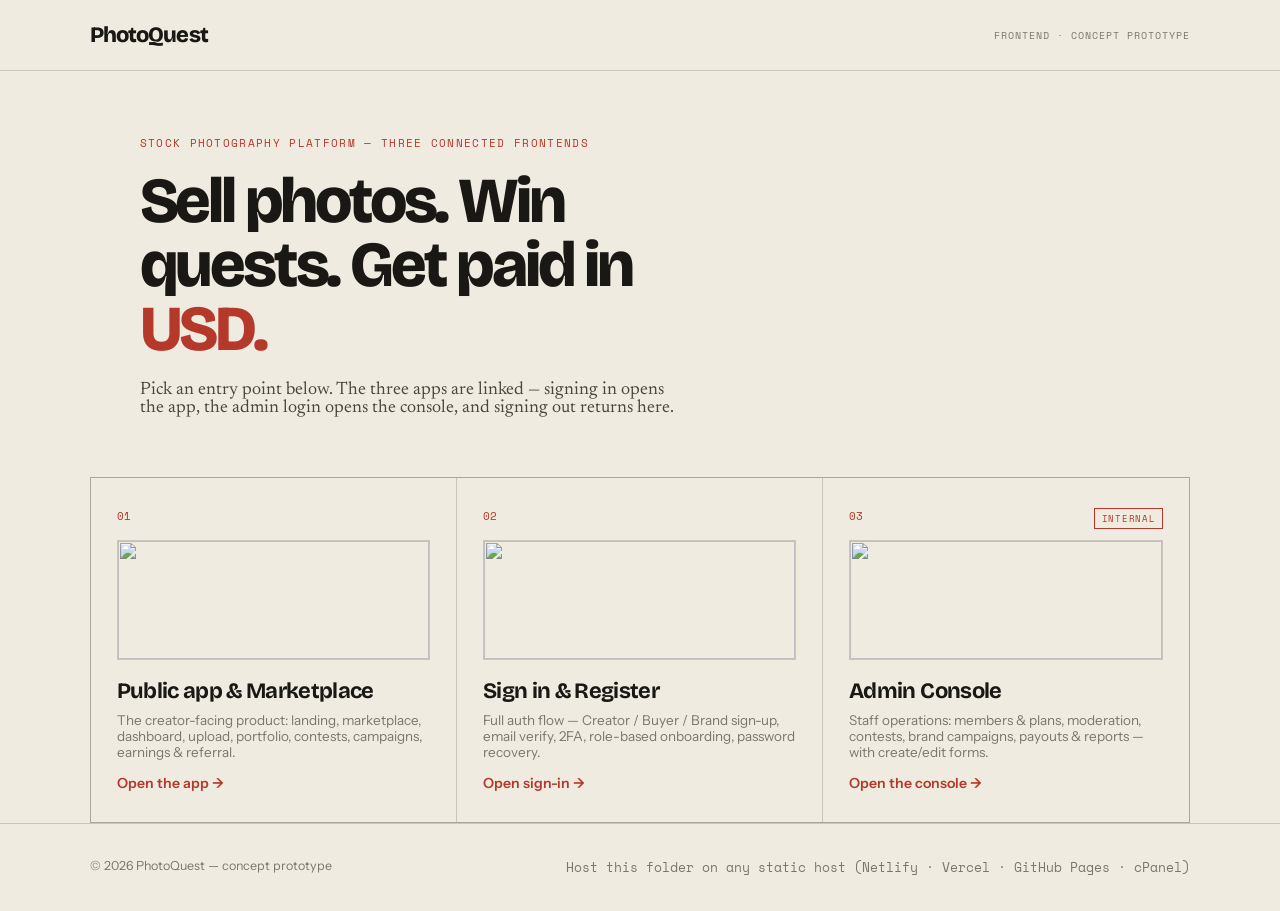
==== index.html @ 0a508324 "first commit" ====
<!DOCTYPE html>
<html lang="en">
<head>
<meta charset="UTF-8">
<meta name="viewport" content="width=device-width, initial-scale=1.0">
<title>PhotoQuest — Frontend</title>
<link rel="preconnect" href="https://fonts.googleapis.com">
<link rel="preconnect" href="https://fonts.gstatic.com" crossorigin>
<link href="https://fonts.googleapis.com/css2?family=Bricolage+Grotesque:opsz,wght@12..96,500;12..96,700;12..96,800&family=Instrument+Sans:wght@400;500;600&family=Newsreader:ital,opsz,wght@0,6..72,400;1,6..72,500&family=Space+Mono:wght@400;700&display=swap" rel="stylesheet">
<style>
:root{--bg:#EFEBE1;--paper:#F7F4EC;--ink:#1A1814;--ink2:#4B463D;--muted:#7C766A;--faint:#A39C8D;--rule:rgba(26,24,20,.18);--rule2:rgba(26,24,20,.32);--red:#B5392A;--on:#F7F4EC;
--display:'Bricolage Grotesque',sans-serif;--body:'Instrument Sans',sans-serif;--serif:'Newsreader',serif;--mono:'Space Mono',monospace}
@media(prefers-color-scheme:dark){:root{--bg:#161512;--paper:#1E1C18;--ink:#ECE7DA;--ink2:#BCB5A6;--muted:#8A8475;--faint:#5C574B;--rule:rgba(236,231,218,.16);--rule2:rgba(236,231,218,.3);--red:#E0584A;--on:#161512}}
*{margin:0;padding:0;box-sizing:border-box}
body{font-family:var(--body);background:var(--bg);color:var(--ink);-webkit-font-smoothing:antialiased;min-height:100vh;display:flex;flex-direction:column}
a{color:inherit;text-decoration:none}
.top{display:flex;align-items:center;justify-content:space-between;padding:22px 7%;border-bottom:1px solid var(--rule)}
.wm{font-family:var(--display);font-weight:800;font-size:22px;letter-spacing:-.04em}
.top .tag{font-family:var(--mono);font-size:10px;letter-spacing:.1em;text-transform:uppercase;color:var(--muted)}
.hero{padding:64px 7% 30px;max-width:1180px;margin:0 auto;width:100%}
.kick{font-family:var(--mono);font-size:11px;letter-spacing:.12em;text-transform:uppercase;color:var(--red);margin-bottom:18px}
.hero h1{font-family:var(--display);font-weight:800;font-size:clamp(34px,5.4vw,64px);letter-spacing:-.05em;line-height:1.0;max-width:14ch}
.hero h1 .r{color:var(--red)}
.hero p{font-family:var(--serif);font-size:18px;color:var(--ink2);margin-top:20px;max-width:540px}
.grid{display:grid;grid-template-columns:repeat(3,1fr);gap:0;border:1px solid var(--rule2);max-width:1180px;margin:30px auto 0;width:calc(100% - 14%)}
.cardlink{display:flex;flex-direction:column;padding:30px 26px;border-right:1px solid var(--rule);transition:.18s;min-height:300px;position:relative}
.cardlink:last-child{border-right:none}
.cardlink:hover{background:var(--paper)}
.cardlink .no{font-family:var(--mono);font-size:11px;color:var(--red)}
.cardlink .thumb{height:120px;margin:16px 0 18px;overflow:hidden;border:1px solid var(--rule)}
.cardlink .thumb img{width:100%;height:100%;object-fit:cover;filter:grayscale(.2);transition:.4s}
.cardlink:hover .thumb img{transform:scale(1.05)}
.cardlink h2{font-family:var(--display);font-size:22px;font-weight:700;letter-spacing:-.03em}
.cardlink p{color:var(--muted);font-size:13.5px;margin-top:8px;flex:1}
.cardlink .go{font-weight:600;color:var(--red);font-size:14px;margin-top:14px}
.cardlink .badge{position:absolute;top:30px;right:26px;font-family:var(--mono);font-size:9px;letter-spacing:.08em;text-transform:uppercase;border:1px solid var(--red);color:var(--red);padding:3px 7px}
.foot{margin-top:auto;padding:34px 7%;border-top:1px solid var(--rule);display:flex;justify-content:space-between;flex-wrap:wrap;gap:14px;color:var(--muted);font-size:12.5px}
.foot .mono{font-family:var(--mono)}
@media(max-width:880px){.grid{grid-template-columns:1fr;width:calc(100% - 14%)}.cardlink{border-right:none;border-bottom:1px solid var(--rule);min-height:auto}.cardlink:last-child{border-bottom:none}}
</style>
</head>
<body>
  <header class="top"><span class="wm">PhotoQuest</span><span class="tag">Frontend · concept prototype</span></header>

  <section class="hero">
    <div class="kick">Stock photography platform — three connected frontends</div>
    <h1>Sell photos. Win quests. Get paid in <span class="r">USD.</span></h1>
    <p>Pick an entry point below. The three apps are linked — signing in opens the app, the admin login opens the console, and signing out returns here.</p>
  </section>

  <nav class="grid">
    <a class="cardlink" href="app/">
      <span class="no">01</span>
      <div class="thumb"><img src="https://picsum.photos/seed/pqportal1/600/360" alt=""></div>
      <h2>Public app &amp; Marketplace</h2>
      <p>The creator-facing product: landing, marketplace, dashboard, upload, portfolio, contests, campaigns, earnings &amp; referral.</p>
      <span class="go">Open the app →</span>
    </a>
    <a class="cardlink" href="auth/">
      <span class="no">02</span>
      <div class="thumb"><img src="https://picsum.photos/seed/pqportal2/600/360" alt=""></div>
      <h2>Sign in &amp; Register</h2>
      <p>Full auth flow — Creator / Buyer / Brand sign-up, email verify, 2FA, role-based onboarding, password recovery.</p>
      <span class="go">Open sign-in →</span>
    </a>
    <a class="cardlink" href="admin/">
      <span class="badge">Internal</span>
      <span class="no">03</span>
      <div class="thumb"><img src="https://picsum.photos/seed/pqportal3/600/360" alt=""></div>
      <h2>Admin Console</h2>
      <p>Staff operations: members &amp; plans, moderation, contests, brand campaigns, payouts &amp; reports — with create/edit forms.</p>
      <span class="go">Open the console →</span>
    </a>
  </nav>

  <footer class="foot">
    <span>© 2026 PhotoQuest — concept prototype</span>
    <span class="mono">Host this folder on any static host (Netlify · Vercel · GitHub Pages · cPanel)</span>
  </footer>
</body>
</html>
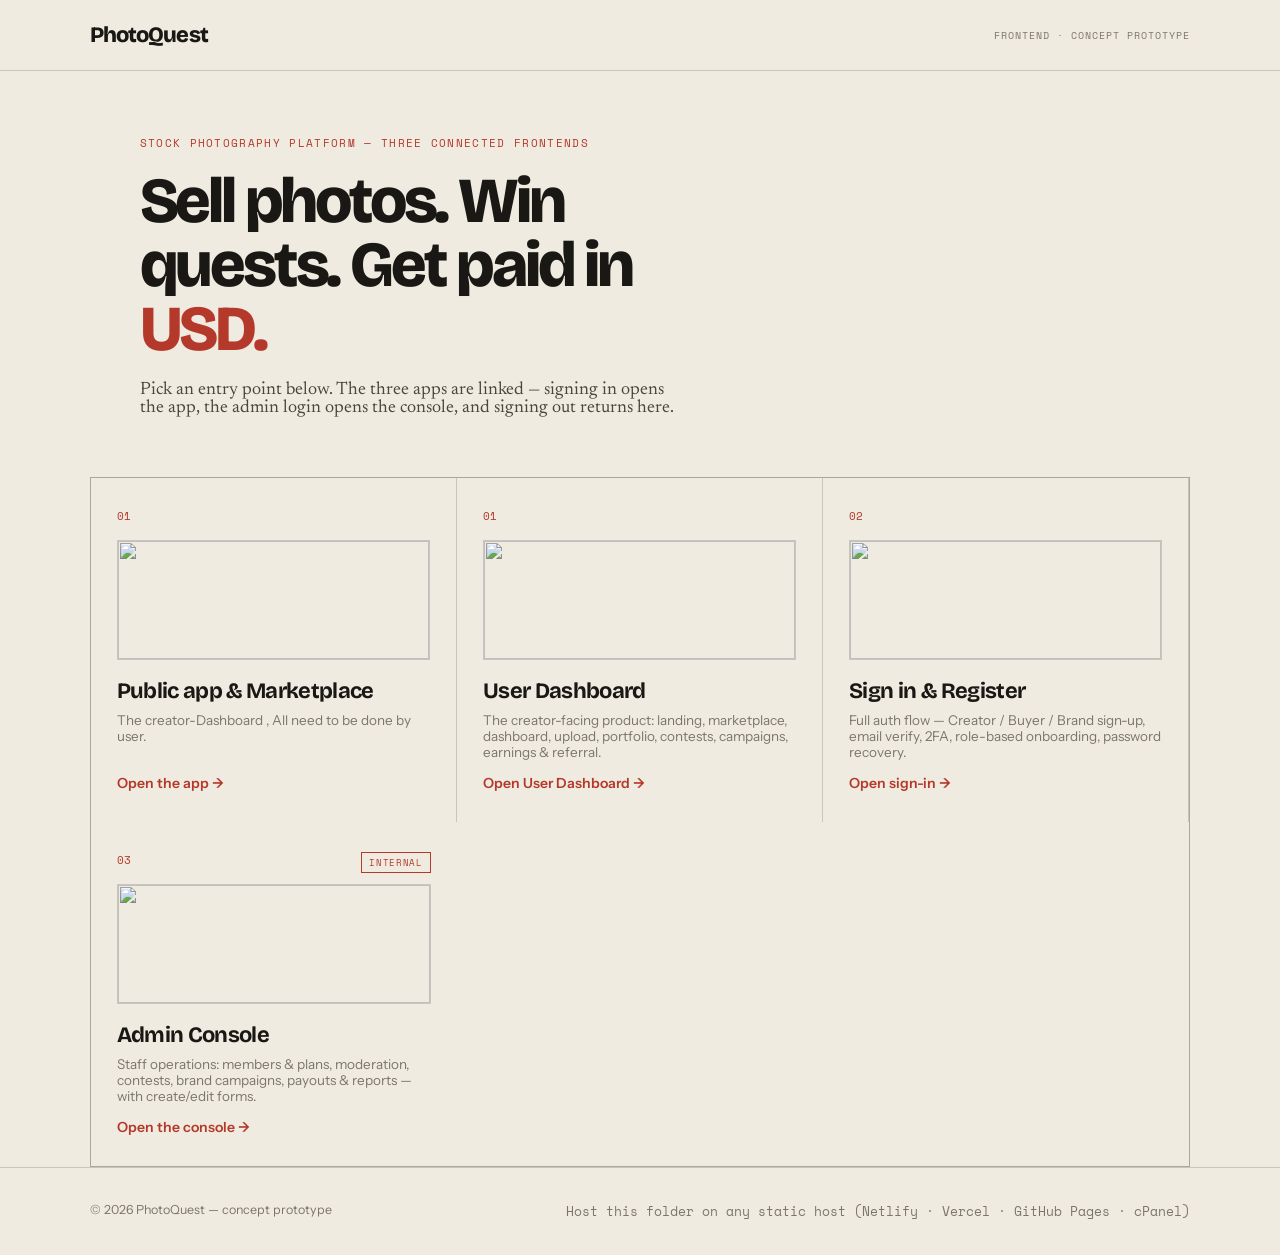
==== commit 8ef33b19: "Reformat and expand index.html with full app prototype Co-Authored-By: Claude Sonnet 4.6 <noreply@an" ====
--- a/index.html
+++ b/index.html
@@ -1,81 +1,294 @@
-<!DOCTYPE html>
+<!doctype html>
 <html lang="en">
-<head>
-<meta charset="UTF-8">
-<meta name="viewport" content="width=device-width, initial-scale=1.0">
-<title>PhotoQuest — Frontend</title>
-<link rel="preconnect" href="https://fonts.googleapis.com">
-<link rel="preconnect" href="https://fonts.gstatic.com" crossorigin>
-<link href="https://fonts.googleapis.com/css2?family=Bricolage+Grotesque:opsz,wght@12..96,500;12..96,700;12..96,800&family=Instrument+Sans:wght@400;500;600&family=Newsreader:ital,opsz,wght@0,6..72,400;1,6..72,500&family=Space+Mono:wght@400;700&display=swap" rel="stylesheet">
-<style>
-:root{--bg:#EFEBE1;--paper:#F7F4EC;--ink:#1A1814;--ink2:#4B463D;--muted:#7C766A;--faint:#A39C8D;--rule:rgba(26,24,20,.18);--rule2:rgba(26,24,20,.32);--red:#B5392A;--on:#F7F4EC;
---display:'Bricolage Grotesque',sans-serif;--body:'Instrument Sans',sans-serif;--serif:'Newsreader',serif;--mono:'Space Mono',monospace}
-@media(prefers-color-scheme:dark){:root{--bg:#161512;--paper:#1E1C18;--ink:#ECE7DA;--ink2:#BCB5A6;--muted:#8A8475;--faint:#5C574B;--rule:rgba(236,231,218,.16);--rule2:rgba(236,231,218,.3);--red:#E0584A;--on:#161512}}
-*{margin:0;padding:0;box-sizing:border-box}
-body{font-family:var(--body);background:var(--bg);color:var(--ink);-webkit-font-smoothing:antialiased;min-height:100vh;display:flex;flex-direction:column}
-a{color:inherit;text-decoration:none}
-.top{display:flex;align-items:center;justify-content:space-between;padding:22px 7%;border-bottom:1px solid var(--rule)}
-.wm{font-family:var(--display);font-weight:800;font-size:22px;letter-spacing:-.04em}
-.top .tag{font-family:var(--mono);font-size:10px;letter-spacing:.1em;text-transform:uppercase;color:var(--muted)}
-.hero{padding:64px 7% 30px;max-width:1180px;margin:0 auto;width:100%}
-.kick{font-family:var(--mono);font-size:11px;letter-spacing:.12em;text-transform:uppercase;color:var(--red);margin-bottom:18px}
-.hero h1{font-family:var(--display);font-weight:800;font-size:clamp(34px,5.4vw,64px);letter-spacing:-.05em;line-height:1.0;max-width:14ch}
-.hero h1 .r{color:var(--red)}
-.hero p{font-family:var(--serif);font-size:18px;color:var(--ink2);margin-top:20px;max-width:540px}
-.grid{display:grid;grid-template-columns:repeat(3,1fr);gap:0;border:1px solid var(--rule2);max-width:1180px;margin:30px auto 0;width:calc(100% - 14%)}
-.cardlink{display:flex;flex-direction:column;padding:30px 26px;border-right:1px solid var(--rule);transition:.18s;min-height:300px;position:relative}
-.cardlink:last-child{border-right:none}
-.cardlink:hover{background:var(--paper)}
-.cardlink .no{font-family:var(--mono);font-size:11px;color:var(--red)}
-.cardlink .thumb{height:120px;margin:16px 0 18px;overflow:hidden;border:1px solid var(--rule)}
-.cardlink .thumb img{width:100%;height:100%;object-fit:cover;filter:grayscale(.2);transition:.4s}
-.cardlink:hover .thumb img{transform:scale(1.05)}
-.cardlink h2{font-family:var(--display);font-size:22px;font-weight:700;letter-spacing:-.03em}
-.cardlink p{color:var(--muted);font-size:13.5px;margin-top:8px;flex:1}
-.cardlink .go{font-weight:600;color:var(--red);font-size:14px;margin-top:14px}
-.cardlink .badge{position:absolute;top:30px;right:26px;font-family:var(--mono);font-size:9px;letter-spacing:.08em;text-transform:uppercase;border:1px solid var(--red);color:var(--red);padding:3px 7px}
-.foot{margin-top:auto;padding:34px 7%;border-top:1px solid var(--rule);display:flex;justify-content:space-between;flex-wrap:wrap;gap:14px;color:var(--muted);font-size:12.5px}
-.foot .mono{font-family:var(--mono)}
-@media(max-width:880px){.grid{grid-template-columns:1fr;width:calc(100% - 14%)}.cardlink{border-right:none;border-bottom:1px solid var(--rule);min-height:auto}.cardlink:last-child{border-bottom:none}}
-</style>
-</head>
-<body>
-  <header class="top"><span class="wm">PhotoQuest</span><span class="tag">Frontend · concept prototype</span></header>
+  <head>
+    <meta charset="UTF-8" />
+    <meta name="viewport" content="width=device-width, initial-scale=1.0" />
+    <title>PhotoQuest — Frontend</title>
+    <link rel="preconnect" href="https://fonts.googleapis.com" />
+    <link rel="preconnect" href="https://fonts.gstatic.com" crossorigin />
+    <link
+      href="https://fonts.googleapis.com/css2?family=Bricolage+Grotesque:opsz,wght@12..96,500;12..96,700;12..96,800&family=Instrument+Sans:wght@400;500;600&family=Newsreader:ital,opsz,wght@0,6..72,400;1,6..72,500&family=Space+Mono:wght@400;700&display=swap"
+      rel="stylesheet"
+    />
+    <style>
+      :root {
+        --bg: #efebe1;
+        --paper: #f7f4ec;
+        --ink: #1a1814;
+        --ink2: #4b463d;
+        --muted: #7c766a;
+        --faint: #a39c8d;
+        --rule: rgba(26, 24, 20, 0.18);
+        --rule2: rgba(26, 24, 20, 0.32);
+        --red: #b5392a;
+        --on: #f7f4ec;
+        --display: "Bricolage Grotesque", sans-serif;
+        --body: "Instrument Sans", sans-serif;
+        --serif: "Newsreader", serif;
+        --mono: "Space Mono", monospace;
+      }
+      @media (prefers-color-scheme: dark) {
+        :root {
+          --bg: #161512;
+          --paper: #1e1c18;
+          --ink: #ece7da;
+          --ink2: #bcb5a6;
+          --muted: #8a8475;
+          --faint: #5c574b;
+          --rule: rgba(236, 231, 218, 0.16);
+          --rule2: rgba(236, 231, 218, 0.3);
+          --red: #e0584a;
+          --on: #161512;
+        }
+      }
+      * {
+        margin: 0;
+        padding: 0;
+        box-sizing: border-box;
+      }
+      body {
+        font-family: var(--body);
+        background: var(--bg);
+        color: var(--ink);
+        -webkit-font-smoothing: antialiased;
+        min-height: 100vh;
+        display: flex;
+        flex-direction: column;
+      }
+      a {
+        color: inherit;
+        text-decoration: none;
+      }
+      .top {
+        display: flex;
+        align-items: center;
+        justify-content: space-between;
+        padding: 22px 7%;
+        border-bottom: 1px solid var(--rule);
+      }
+      .wm {
+        font-family: var(--display);
+        font-weight: 800;
+        font-size: 22px;
+        letter-spacing: -0.04em;
+      }
+      .top .tag {
+        font-family: var(--mono);
+        font-size: 10px;
+        letter-spacing: 0.1em;
+        text-transform: uppercase;
+        color: var(--muted);
+      }
+      .hero {
+        padding: 64px 7% 30px;
+        max-width: 1180px;
+        margin: 0 auto;
+        width: 100%;
+      }
+      .kick {
+        font-family: var(--mono);
+        font-size: 11px;
+        letter-spacing: 0.12em;
+        text-transform: uppercase;
+        color: var(--red);
+        margin-bottom: 18px;
+      }
+      .hero h1 {
+        font-family: var(--display);
+        font-weight: 800;
+        font-size: clamp(34px, 5.4vw, 64px);
+        letter-spacing: -0.05em;
+        line-height: 1;
+        max-width: 14ch;
+      }
+      .hero h1 .r {
+        color: var(--red);
+      }
+      .hero p {
+        font-family: var(--serif);
+        font-size: 18px;
+        color: var(--ink2);
+        margin-top: 20px;
+        max-width: 540px;
+      }
+      .grid {
+        display: grid;
+        grid-template-columns: repeat(3, 1fr);
+        gap: 0;
+        border: 1px solid var(--rule2);
+        max-width: 1180px;
+        margin: 30px auto 0;
+        width: calc(100% - 14%);
+      }
+      .cardlink {
+        display: flex;
+        flex-direction: column;
+        padding: 30px 26px;
+        border-right: 1px solid var(--rule);
+        transition: 0.18s;
+        min-height: 300px;
+        position: relative;
+      }
+      .cardlink:last-child {
+        border-right: none;
+      }
+      .cardlink:hover {
+        background: var(--paper);
+      }
+      .cardlink .no {
+        font-family: var(--mono);
+        font-size: 11px;
+        color: var(--red);
+      }
+      .cardlink .thumb {
+        height: 120px;
+        margin: 16px 0 18px;
+        overflow: hidden;
+        border: 1px solid var(--rule);
+      }
+      .cardlink .thumb img {
+        width: 100%;
+        height: 100%;
+        object-fit: cover;
+        filter: grayscale(0.2);
+        transition: 0.4s;
+      }
+      .cardlink:hover .thumb img {
+        transform: scale(1.05);
+      }
+      .cardlink h2 {
+        font-family: var(--display);
+        font-size: 22px;
+        font-weight: 700;
+        letter-spacing: -0.03em;
+      }
+      .cardlink p {
+        color: var(--muted);
+        font-size: 13.5px;
+        margin-top: 8px;
+        flex: 1;
+      }
+      .cardlink .go {
+        font-weight: 600;
+        color: var(--red);
+        font-size: 14px;
+        margin-top: 14px;
+      }
+      .cardlink .badge {
+        position: absolute;
+        top: 30px;
+        right: 26px;
+        font-family: var(--mono);
+        font-size: 9px;
+        letter-spacing: 0.08em;
+        text-transform: uppercase;
+        border: 1px solid var(--red);
+        color: var(--red);
+        padding: 3px 7px;
+      }
+      .foot {
+        margin-top: auto;
+        padding: 34px 7%;
+        border-top: 1px solid var(--rule);
+        display: flex;
+        justify-content: space-between;
+        flex-wrap: wrap;
+        gap: 14px;
+        color: var(--muted);
+        font-size: 12.5px;
+      }
+      .foot .mono {
+        font-family: var(--mono);
+      }
+      @media (max-width: 880px) {
+        .grid {
+          grid-template-columns: 1fr;
+          width: calc(100% - 14%);
+        }
+        .cardlink {
+          border-right: none;
+          border-bottom: 1px solid var(--rule);
+          min-height: auto;
+        }
+        .cardlink:last-child {
+          border-bottom: none;
+        }
+      }
+    </style>
+  </head>
+  <body>
+    <header class="top">
+      <span class="wm">PhotoQuest</span
+      ><span class="tag">Frontend · concept prototype</span>
+    </header>
 
-  <section class="hero">
-    <div class="kick">Stock photography platform — three connected frontends</div>
-    <h1>Sell photos. Win quests. Get paid in <span class="r">USD.</span></h1>
-    <p>Pick an entry point below. The three apps are linked — signing in opens the app, the admin login opens the console, and signing out returns here.</p>
-  </section>
+    <section class="hero">
+      <div class="kick">
+        Stock photography platform — three connected frontends
+      </div>
+      <h1>Sell photos. Win quests. Get paid in <span class="r">USD.</span></h1>
+      <p>
+        Pick an entry point below. The three apps are linked — signing in opens
+        the app, the admin login opens the console, and signing out returns
+        here.
+      </p>
+    </section>
 
-  <nav class="grid">
-    <a class="cardlink" href="app/">
-      <span class="no">01</span>
-      <div class="thumb"><img src="https://picsum.photos/seed/pqportal1/600/360" alt=""></div>
-      <h2>Public app &amp; Marketplace</h2>
-      <p>The creator-facing product: landing, marketplace, dashboard, upload, portfolio, contests, campaigns, earnings &amp; referral.</p>
-      <span class="go">Open the app →</span>
-    </a>
-    <a class="cardlink" href="auth/">
-      <span class="no">02</span>
-      <div class="thumb"><img src="https://picsum.photos/seed/pqportal2/600/360" alt=""></div>
-      <h2>Sign in &amp; Register</h2>
-      <p>Full auth flow — Creator / Buyer / Brand sign-up, email verify, 2FA, role-based onboarding, password recovery.</p>
-      <span class="go">Open sign-in →</span>
-    </a>
-    <a class="cardlink" href="admin/">
-      <span class="badge">Internal</span>
-      <span class="no">03</span>
-      <div class="thumb"><img src="https://picsum.photos/seed/pqportal3/600/360" alt=""></div>
-      <h2>Admin Console</h2>
-      <p>Staff operations: members &amp; plans, moderation, contests, brand campaigns, payouts &amp; reports — with create/edit forms.</p>
-      <span class="go">Open the console →</span>
-    </a>
-  </nav>
+    <nav class="grid">
+      <a class="cardlink" href="app/">
+        <span class="no">01</span>
+        <div class="thumb">
+          <img src="https://picsum.photos/seed/pqportal1/600/360" alt="" />
+        </div>
+        <h2>Public app &amp; Marketplace</h2>
+        <p>The creator-Dashboard , All need to be done by user.</p>
+        <span class="go">Open the app →</span>
+      </a>
+      <a class="cardlink" href="app/#dashboard">
+        <span class="no">01</span>
+        <div class="thumb">
+          <img src="https://picsum.photos/seed/pqportal1/600/360" alt="" />
+        </div>
+        <h2>User Dashboard</h2>
+        <p>
+          The creator-facing product: landing, marketplace, dashboard, upload,
+          portfolio, contests, campaigns, earnings &amp; referral.
+        </p>
+        <span class="go">Open User Dashboard →</span>
+      </a>
+      <a class="cardlink" href="auth/">
+        <span class="no">02</span>
+        <div class="thumb">
+          <img src="https://picsum.photos/seed/pqportal2/600/360" alt="" />
+        </div>
+        <h2>Sign in &amp; Register</h2>
+        <p>
+          Full auth flow — Creator / Buyer / Brand sign-up, email verify, 2FA,
+          role-based onboarding, password recovery.
+        </p>
+        <span class="go">Open sign-in →</span>
+      </a>
+      <a class="cardlink" href="admin/">
+        <span class="badge">Internal</span>
+        <span class="no">03</span>
+        <div class="thumb">
+          <img src="https://picsum.photos/seed/pqportal3/600/360" alt="" />
+        </div>
+        <h2>Admin Console</h2>
+        <p>
+          Staff operations: members &amp; plans, moderation, contests, brand
+          campaigns, payouts &amp; reports — with create/edit forms.
+        </p>
+        <span class="go">Open the console →</span>
+      </a>
+    </nav>
 
-  <footer class="foot">
-    <span>© 2026 PhotoQuest — concept prototype</span>
-    <span class="mono">Host this folder on any static host (Netlify · Vercel · GitHub Pages · cPanel)</span>
-  </footer>
-</body>
+    <footer class="foot">
+      <span>© 2026 PhotoQuest — concept prototype</span>
+      <span class="mono"
+        >Host this folder on any static host (Netlify · Vercel · GitHub Pages ·
+        cPanel)</span
+      >
+    </footer>
+  </body>
 </html>
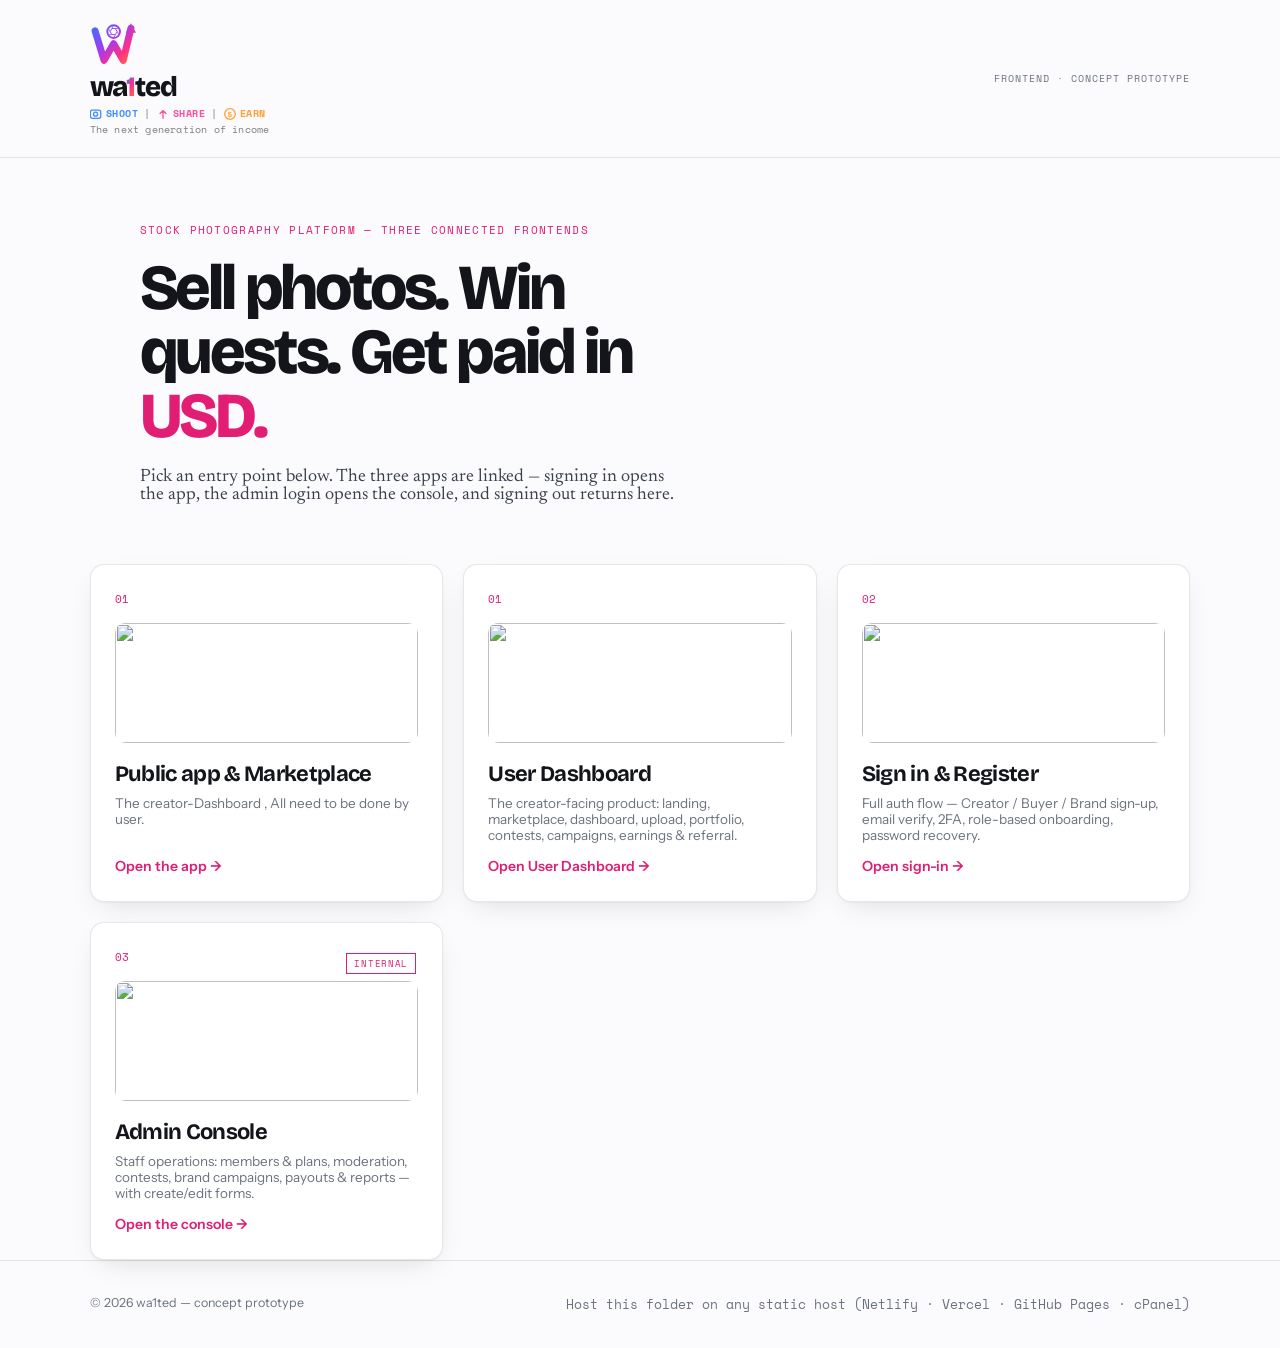
==== commit 938faa7c: "Rebrand to wa1ted and redesign UI around logo gradient - Add wa1ted logo: full vertical lockup (W ma" ====
--- a/index.html
+++ b/index.html
@@ -3,7 +3,7 @@
   <head>
     <meta charset="UTF-8" />
     <meta name="viewport" content="width=device-width, initial-scale=1.0" />
-    <title>PhotoQuest — Frontend</title>
+    <title>wa1ted — Frontend</title>
     <link rel="preconnect" href="https://fonts.googleapis.com" />
     <link rel="preconnect" href="https://fonts.gstatic.com" crossorigin />
     <link
@@ -12,16 +12,20 @@
     />
     <style>
       :root {
-        --bg: #efebe1;
-        --paper: #f7f4ec;
-        --ink: #1a1814;
-        --ink2: #4b463d;
-        --muted: #7c766a;
-        --faint: #a39c8d;
-        --rule: rgba(26, 24, 20, 0.18);
-        --rule2: rgba(26, 24, 20, 0.32);
-        --red: #b5392a;
-        --on: #f7f4ec;
+        --bg: #fbfbfd;
+        --paper: #ffffff;
+        --ink: #13151a;
+        --ink2: #3b414c;
+        --muted: #6b727f;
+        --faint: #9aa1ad;
+        --rule: rgba(19, 21, 26, 0.1);
+        --rule2: rgba(19, 21, 26, 0.16);
+        --red: #e11d74;
+        --on: #ffffff;
+        --grad: linear-gradient(135deg, #2b7cff 0%, #a23bf0 42%, #ff2e8b 70%, #ff8a1a 100%);
+        --radius: 14px;
+        --radius-sm: 10px;
+        --shadow: 0 1px 2px rgba(19,21,26,.04), 0 10px 30px -12px rgba(19,21,26,.16);
         --display: "Bricolage Grotesque", sans-serif;
         --body: "Instrument Sans", sans-serif;
         --serif: "Newsreader", serif;
@@ -29,16 +33,17 @@
       }
       @media (prefers-color-scheme: dark) {
         :root {
-          --bg: #161512;
-          --paper: #1e1c18;
-          --ink: #ece7da;
-          --ink2: #bcb5a6;
-          --muted: #8a8475;
-          --faint: #5c574b;
-          --rule: rgba(236, 231, 218, 0.16);
-          --rule2: rgba(236, 231, 218, 0.3);
-          --red: #e0584a;
-          --on: #161512;
+          --bg: #0d0e12;
+          --paper: #16181f;
+          --ink: #eef0f5;
+          --ink2: #b7bdc8;
+          --muted: #838b99;
+          --faint: #565e6c;
+          --rule: rgba(238, 240, 245, 0.12);
+          --rule2: rgba(238, 240, 245, 0.22);
+          --red: #ff4d9d;
+          --on: #0d0e12;
+          --shadow: 0 1px 2px rgba(0,0,0,.4), 0 14px 40px -16px rgba(0,0,0,.6);
         }
       }
       * {
@@ -72,6 +77,83 @@
         font-size: 22px;
         letter-spacing: -0.04em;
       }
+      .logo {
+        display: inline-flex;
+        align-items: center;
+        gap: 9px;
+        line-height: 1;
+        text-decoration: none;
+      }
+      .logo-mark {
+        width: 32px;
+        height: 32px;
+        flex-shrink: 0;
+        display: block;
+      }
+      .logo-word {
+        font-family: var(--display);
+        font-weight: 800;
+        font-size: 22px;
+        letter-spacing: -0.04em;
+        color: var(--ink, #15171a);
+      }
+      .logo-1 {
+        background: linear-gradient(135deg, #2b7cff, #ff2e8b, #ff8a1a);
+        -webkit-background-clip: text;
+        background-clip: text;
+        -webkit-text-fill-color: transparent;
+        color: transparent;
+      }
+      .fulllogo {
+        display: inline-flex;
+        flex-direction: column;
+        align-items: flex-start;
+        gap: 0;
+        line-height: 1;
+        text-decoration: none;
+      }
+      .fl-word {
+        font-family: var(--display);
+        font-weight: 800;
+        font-size: 28px;
+        letter-spacing: -0.04em;
+        color: var(--ink);
+        margin-top: 5px;
+        line-height: 1;
+      }
+      .fl-1 {
+        background: linear-gradient(135deg, #2b7cff, #ff2e8b, #ff8a1a);
+        -webkit-background-clip: text;
+        background-clip: text;
+        -webkit-text-fill-color: transparent;
+        color: transparent;
+      }
+      .fl-pillars {
+        display: flex;
+        align-items: center;
+        gap: 6px;
+        font-family: var(--mono);
+        font-weight: 700;
+        font-size: 10px;
+        letter-spacing: 0.05em;
+        margin-top: 7px;
+      }
+      .fl-pill {
+        display: inline-flex;
+        align-items: center;
+        gap: 4px;
+      }
+      .fl-sep {
+        opacity: 0.35;
+      }
+      .fl-slogan {
+        font-family: var(--mono);
+        font-size: 10px;
+        opacity: 0.55;
+        margin-top: 5px;
+        letter-spacing: 0.02em;
+        color: var(--ink);
+      }
       .top .tag {
         font-family: var(--mono);
         font-size: 10px;
@@ -114,8 +196,7 @@
       .grid {
         display: grid;
         grid-template-columns: repeat(3, 1fr);
-        gap: 0;
-        border: 1px solid var(--rule2);
+        gap: 20px;
         max-width: 1180px;
         margin: 30px auto 0;
         width: calc(100% - 14%);
@@ -123,17 +204,18 @@
       .cardlink {
         display: flex;
         flex-direction: column;
-        padding: 30px 26px;
-        border-right: 1px solid var(--rule);
-        transition: 0.18s;
+        padding: 26px 24px;
+        background: var(--paper);
+        border: 1px solid var(--rule);
+        border-radius: var(--radius);
+        box-shadow: var(--shadow);
+        transition: 0.2s;
         min-height: 300px;
         position: relative;
       }
-      .cardlink:last-child {
-        border-right: none;
-      }
       .cardlink:hover {
-        background: var(--paper);
+        transform: translateY(-4px);
+        border-color: transparent;
       }
       .cardlink .no {
         font-family: var(--mono);
@@ -144,13 +226,12 @@
         height: 120px;
         margin: 16px 0 18px;
         overflow: hidden;
-        border: 1px solid var(--rule);
+        border-radius: var(--radius-sm);
       }
       .cardlink .thumb img {
         width: 100%;
         height: 100%;
         object-fit: cover;
-        filter: grayscale(0.2);
         transition: 0.4s;
       }
       .cardlink:hover .thumb img {
@@ -217,9 +298,30 @@
     </style>
   </head>
   <body>
+    <svg width="0" height="0" style="position: absolute" aria-hidden="true">
+      <defs>
+        <linearGradient id="wg" x1="0" y1="0" x2="72" y2="72" gradientUnits="userSpaceOnUse">
+          <stop offset="0" stop-color="#2B7CFF" />
+          <stop offset=".42" stop-color="#A23BF0" />
+          <stop offset=".68" stop-color="#FF2E8B" />
+          <stop offset="1" stop-color="#FF8A1A" />
+        </linearGradient>
+      </defs>
+    </svg>
     <header class="top">
-      <span class="wm">PhotoQuest</span
-      ><span class="tag">Frontend · concept prototype</span>
+      <span class="fulllogo">
+        <svg width="46" height="46" viewBox="0 0 72 72" fill="none" aria-hidden="true" style="display:block"><path d="M8 14 L22 60 L37 34 L52 60 L64 10" stroke="url(#wg)" stroke-width="11" stroke-linecap="round" stroke-linejoin="round"/><polygon points="64,2 72,17 56,17" fill="url(#wg)"/><circle cx="37" cy="15" r="10" stroke="url(#wg)" stroke-width="3"/><path d="M42.5 15 L39.75 19.76 L34.25 19.76 L31.5 15 L34.25 10.24 L39.75 10.24 Z" stroke="url(#wg)" stroke-width="1.5"/><g stroke="url(#wg)" stroke-width="1.2"><line x1="42.5" y1="15" x2="45.66" y2="20"/><line x1="39.75" y1="19.76" x2="37" y2="25"/><line x1="34.25" y1="19.76" x2="28.34" y2="20"/><line x1="31.5" y1="15" x2="28.34" y2="10"/><line x1="34.25" y1="10.24" x2="37" y2="5"/><line x1="39.75" y1="10.24" x2="45.66" y2="10"/></g></svg>
+        <span class="fl-word">wa<span class="fl-1">1</span>ted</span>
+        <span class="fl-pillars">
+          <span class="fl-pill" style="color:#3B8CFF"><svg width="12" height="12" viewBox="0 0 14 14" fill="none" style="vertical-align:-1px"><rect x="0.5" y="2.5" width="12" height="9.5" rx="2.4" stroke="#3B8CFF" stroke-width="1.5"/><circle cx="6.5" cy="7.2" r="2.4" stroke="#3B8CFF" stroke-width="1.5"/></svg>SHOOT</span>
+          <span class="fl-sep">|</span>
+          <span class="fl-pill" style="color:#FF4D9D"><svg width="12" height="12" viewBox="0 0 14 14" fill="none" style="vertical-align:-1px"><path d="M7 12 V3 M3.5 6.5 L7 3 L10.5 6.5" stroke="#FF4D9D" stroke-width="1.5" stroke-linecap="round" stroke-linejoin="round"/></svg>SHARE</span>
+          <span class="fl-sep">|</span>
+          <span class="fl-pill" style="color:#FFA033"><svg width="12" height="12" viewBox="0 0 14 14" fill="none" style="vertical-align:-1px"><circle cx="7" cy="7" r="6.2" stroke="#FFA033" stroke-width="1.5"/><text x="7" y="10.2" text-anchor="middle" font-size="9" fill="#FFA033" font-family="monospace">$</text></svg>EARN</span>
+        </span>
+        <span class="fl-slogan">The next generation of income</span>
+      </span>
+      <span class="tag">Frontend · concept prototype</span>
     </header>
 
     <section class="hero">
@@ -284,7 +386,7 @@
     </nav>
 
     <footer class="foot">
-      <span>© 2026 PhotoQuest — concept prototype</span>
+      <span>© 2026 wa1ted — concept prototype</span>
       <span class="mono"
         >Host this folder on any static host (Netlify · Vercel · GitHub Pages ·
         cPanel)</span
